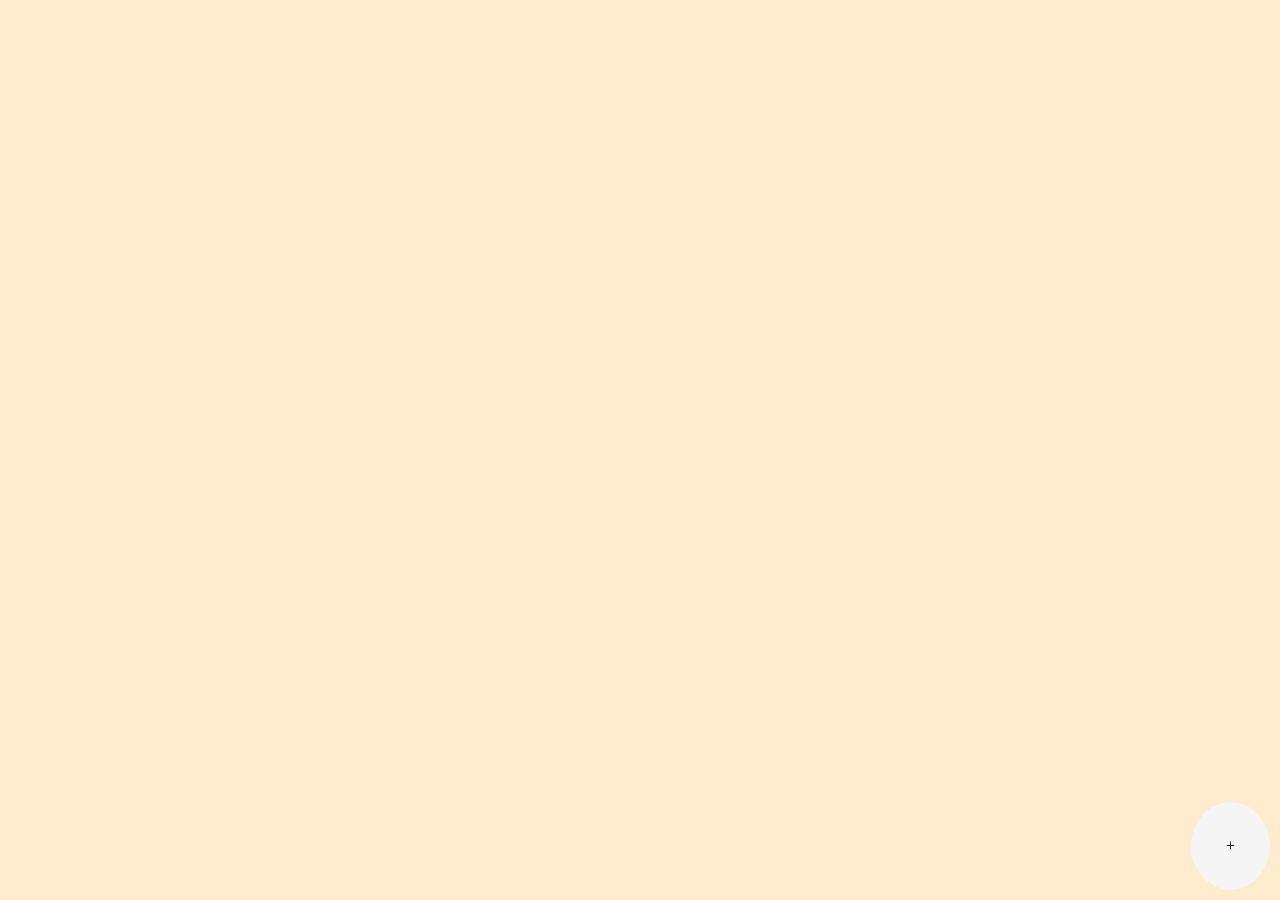
==== src/index.html @ cfd4a03a "HTML basico con css Basico Pagina Inicial con un poco de CSS para idear el posicionamiento de las co" ====
<!DOCTYPE html>
<html lang="en">
  <head>
    <meta charset="UTF-8" />
    <meta name="viewport" content="width=device-width, initial-scale=1.0" />
    <title>Notas</title>
     <link rel="stylesheet" href="style.css"/>
  <body>
    <span class="boton">+</span>
  </body>
</html>
---- src/style.css ----
* {
  margin: 0;
  padding: 0;
}

body {
  background-color: blanchedalmond;
}

.boton {
  position: fixed;
  padding: 35px;
  margin: 10px;
  bottom: 0;
  right: 0;
  background-color: whitesmoke;
  border-radius: 50% 50%;
}
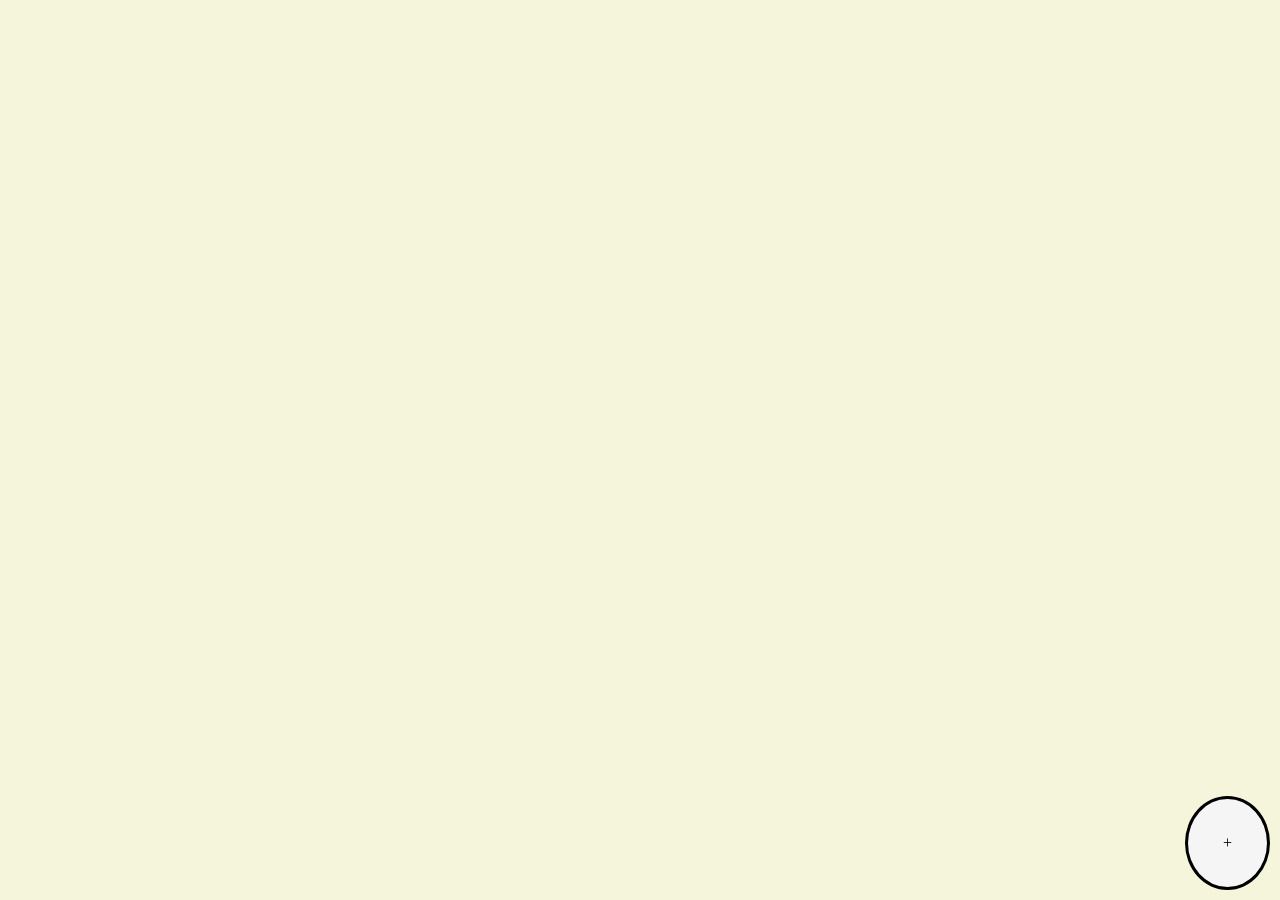
==== commit 21f997e0: "Script de js y cambios en el html y css He añadido el javascript como prueba para las añadir las not" ====
--- a/src/index.html
+++ b/src/index.html
@@ -7,5 +7,8 @@
      <link rel="stylesheet" href="style.css"/>
   <body>
     <span class="boton">+</span>
+    <div class="notas">
+    </div>
   </body>
+  <script src="scripts.js"></script>
 </html>
--- a/src/style.css
+++ b/src/style.css
@@ -4,7 +4,8 @@
 }
 
 body {
-  background-color: blanchedalmond;
+  background-color: beige;
+  max-width: 100%;
 }
 
 .boton {
@@ -13,6 +14,20 @@
   margin: 10px;
   bottom: 0;
   right: 0;
+  border: 3px black solid;
   background-color: whitesmoke;
-  border-radius: 50% 50%;
+  border-radius: 100%;
 }
+
+.notas {
+  display: grid;
+  gap: 10px;
+  margin: 10px;
+  grid-template-columns: repeat(4, 1fr);
+  grid-template-rows: repeat(4, 1fr);
+}
+
+.nota {
+  border: 5px wheat solid;
+  background-color: whitesmoke;
+}
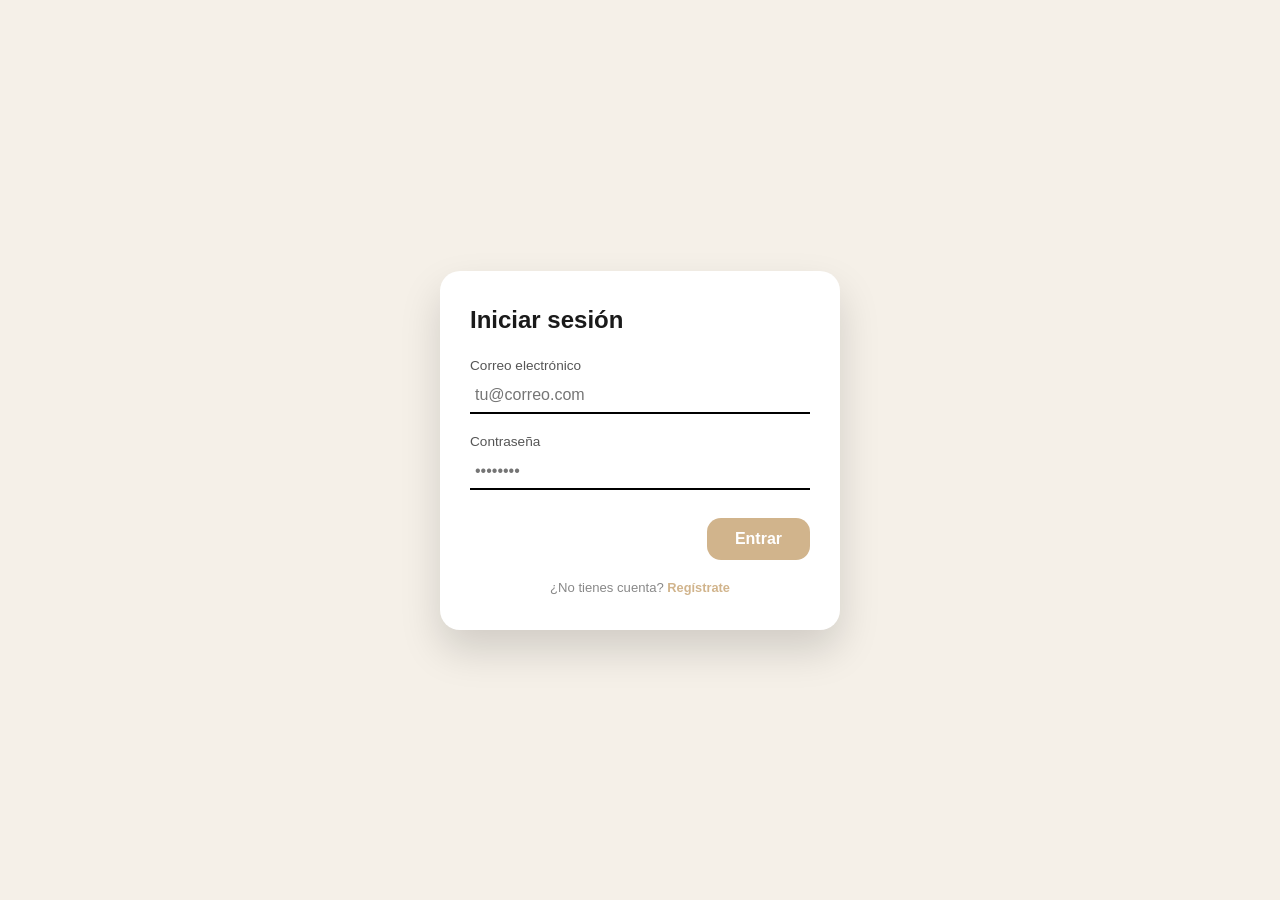
==== commit bf1f499a: "Notas 2.0" ====
--- a/src/index.html
+++ b/src/index.html
@@ -1,14 +1,44 @@
-<!DOCTYPE html>
-<html lang="en">
+<!doctype html>
+<html lang="es">
   <head>
     <meta charset="UTF-8" />
     <meta name="viewport" content="width=device-width, initial-scale=1.0" />
-    <title>Notas</title>
-     <link rel="stylesheet" href="style.css"/>
+    <link rel="stylesheet" href="./styles/styles_login.css" />
+    <title>Iniciar Sesión</title>
+  </head>
   <body>
-    <span class="boton">+</span>
-    <div class="notas">
+    <div class="card">
+      <h1>Iniciar sesión</h1>
+
+      <label for="email">Correo electrónico</label>
+      <input
+        type="email"
+        id="email"
+        placeholder="tu@correo.com"
+        autocomplete="email"
+      />
+      <p class="err-msg" id="errorEmail">Ingresa un correo válido.</p>
+
+      <div class="fila">
+        <label for="password">Contraseña</label>
+        <!-- <a href="#">¿Olvidaste tu contraseña?</a> -->
+      </div>
+      <input
+        type="password"
+        id="password"
+        placeholder="••••••••"
+        autocomplete="current-password"
+      />
+      <p class="err-msg" id="errorPassword">Mínimo 6 caracteres.</p>
+
+      <div class="botones">
+        <button id="botonEntrar">Entrar</button>
+      </div>
+
+      <p class="footer">
+        ¿No tienes cuenta? <a href="./register.html">Regístrate</a>
+      </p>
     </div>
   </body>
-  <script src="scripts.js"></script>
+  <script src="login.js"></script>
 </html>
--- a/src/styles/styles_login.css
+++ b/src/styles/styles_login.css
@@ -0,0 +1,125 @@
+* {
+  margin: 0;
+  padding: 0;
+  box-sizing: border-box;
+  font-family: "Segoe UI", Tahoma, sans-serif;
+}
+
+body {
+  background-color: #f5f0e8;
+  min-height: 100vh;
+  display: flex;
+  align-items: center;
+  justify-content: center;
+}
+
+.card {
+  background-color: #ffffff;
+  border-radius: 20px;
+  padding: 35px 30px;
+  width: 90%;
+  max-width: 400px;
+  box-shadow: 0 20px 40px rgba(0, 0, 0, 0.15);
+}
+
+h1 {
+  font-size: 1.5rem;
+  font-weight: 600;
+  margin-bottom: 24px;
+  color: #1a1a1a;
+}
+
+label {
+  display: block;
+  font-size: 0.85rem;
+  color: #555;
+  margin-bottom: 5px;
+}
+
+input {
+  width: 100%;
+  border: none;
+  border-bottom: 2px solid #000;
+  font-size: 1rem;
+  padding: 8px 5px;
+  outline: none;
+  margin-bottom: 20px;
+  background: transparent;
+  font-family: "Segoe UI", Tahoma, sans-serif;
+  transition: border-color 0.2s;
+}
+
+input:focus {
+  border-bottom-color: #d1b48c;
+}
+
+input.err {
+  border-bottom-color: #e53e3e;
+  margin-bottom: 4px;
+}
+
+.err-msg {
+  font-size: 0.78rem;
+  color: #e53e3e;
+  margin-bottom: 14px;
+  display: none;
+}
+
+.fila {
+  display: flex;
+  justify-content: space-between;
+  align-items: center;
+  margin-bottom: 5px;
+}
+
+.fila label {
+  margin-bottom: 0;
+}
+
+a {
+  font-size: 0.8rem;
+  color: #888;
+  text-decoration: none;
+}
+
+a:hover {
+  text-decoration: underline;
+}
+
+.botones {
+  display: flex;
+  justify-content: flex-end;
+  margin-top: 8px;
+}
+
+button {
+  padding: 12px 28px;
+  border: none;
+  border-radius: 14px;
+  background-color: #d1b48c;
+  color: white;
+  font-size: 16px;
+  font-weight: 600;
+  cursor: pointer;
+  font-family: "Segoe UI", Tahoma, sans-serif;
+  transition:
+    background-color 0.2s,
+    transform 0.2s;
+}
+
+button:hover {
+  background-color: #c4a07a;
+  transform: scale(1.03);
+}
+
+.footer {
+  text-align: center;
+  font-size: 0.82rem;
+  color: #888;
+  margin-top: 20px;
+}
+
+.footer a {
+  color: #d1b48c;
+  font-weight: 600;
+}
